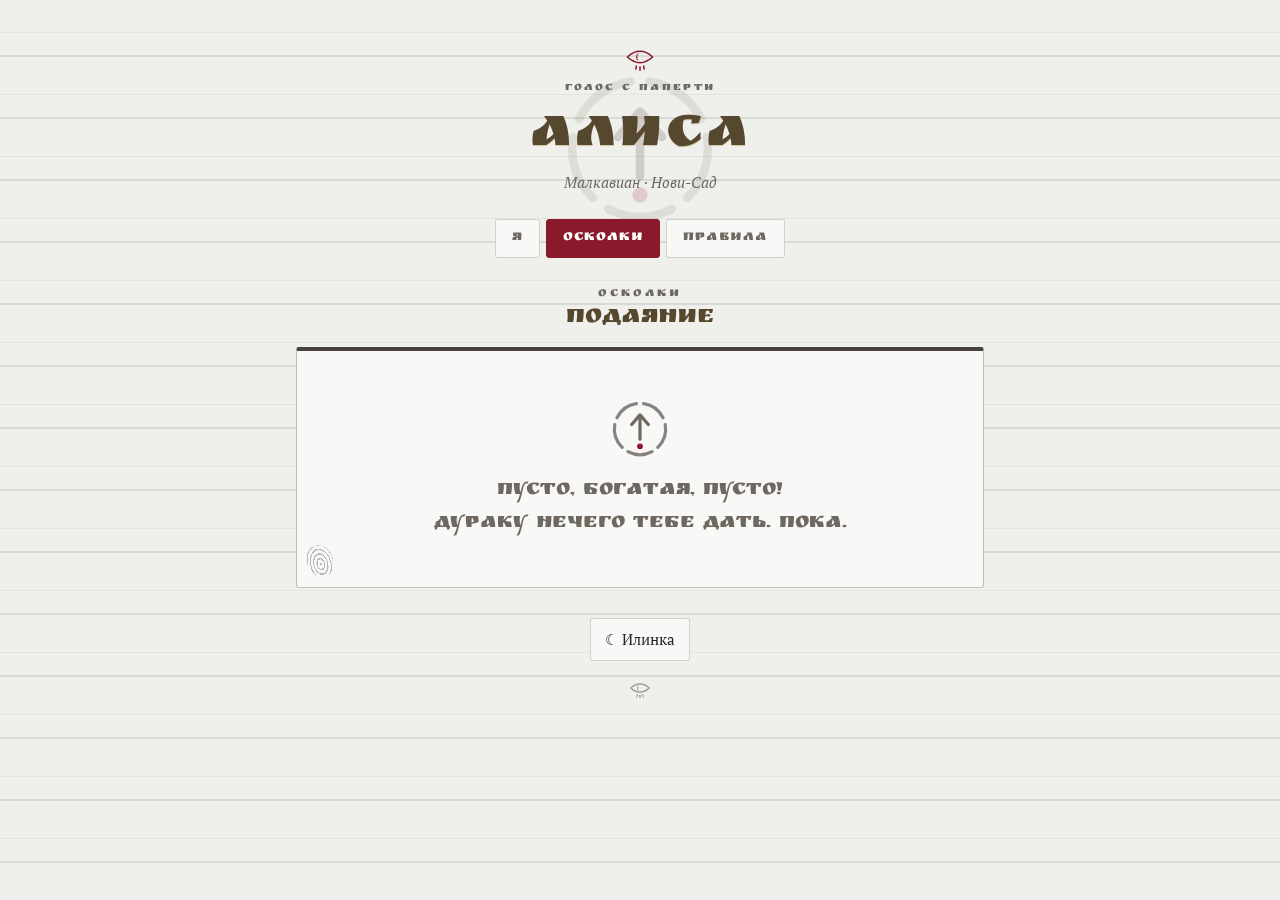
==== bosoy-836b/index.html @ dc3a2bbb "88" ====
<!doctype html>
<html lang="ru" data-voice="prokhor" data-slug="bosoy-836b">
<head>
<meta charset="utf-8">
<meta name="viewport" content="width=device-width,initial-scale=1">
<meta name="robots" content="noindex,nofollow">
<title>…</title>
<link rel="preconnect" href="https://fonts.googleapis.com"><link rel="preconnect" href="https://fonts.gstatic.com" crossorigin>
<link rel="stylesheet" href="https://fonts.googleapis.com/css2?family=Caveat:wght@500;700&family=EB+Garamond:ital@0;1&family=Forum&family=Literata:ital,opsz@0,7..72;1,7..72&family=Old+Standard+TT:ital,wght@0,400;0,700;1,400&family=PT+Sans&family=PT+Serif:ital@0;1&family=Ruslan+Display&display=swap">
<link rel="stylesheet" href="../assets/app.css?v=d638a750">
</head>
<body>
<script src="../assets/app.js?v=69af6c5c"></script>
</body>
</html>
---- assets/app.css ----
/* ===== Тени над Дунаем — карточки Малкавиан · v2 «безумие растёт по ночам» ===== */
*{box-sizing:border-box}
html,body{margin:0;padding:0}

/* ---------- ночи: интенсивность ---------- */
html{--k:0;--p2:0;--split:0;--drift:0}
html[data-night="1"]{--k:.08;--p2:.15;--split:0;--drift:.15}
html[data-night="2"]{--k:.25;--p2:.55;--split:2;--drift:.45}
html[data-night="3"]{--k:.55;--p2:1;--split:5;--drift:.9}
html[data-night="4"]{--k:1;--p2:1;--split:9;--drift:1.7}

/* ---------- голоса: базовые палитры ----------
   --bg0 спокойный фон (лёгкий оттенок), --bg4 «неправильный» фон четвёртой ночи,
   --a2a второй акцент спокойный, --a2b он же к N4. Основной акцент у всех бордовый. */
html{--a1:#8a1a2b;--a1b:#b3102e}
html[data-voice=euthymius]{--bg0:#f2e7cd;--bg4:#e4ecbf;--ink:#2b1d0e;--muted:#7a5f3d;--a2a:#2f4f9a;--a2b:#1f6bff;--blot:#2b1d0e;--drip:#8a1a2b;
  --f-head:'Old Standard TT',serif;--f-body:'Old Standard TT',serif;--f-card:'Old Standard TT',serif;--radius:2px}
html[data-voice=ashme]{--bg0:#efe5e2;--bg4:#f4d2c2;--ink:#2c1a17;--muted:#86685f;--a2a:#cf6a35;--a2b:#ff5400;--blot:#4d3d39;--drip:#cf6a35;
  --f-head:'Forum',serif;--f-body:'Literata',serif;--f-card:'Forum',serif;--radius:12px}
html[data-voice=lane]{--bg0:#f1f4fa;--bg4:#fff2c4;--ink:#24305a;--muted:#67708c;--a2a:#3a8a3e;--a2b:#28ff5e;--blot:#2a3f9a;--drip:#3a8a3e;
  --f-head:'Caveat',cursive;--f-body:'PT Sans',sans-serif;--f-card:'Caveat',cursive;--radius:5px}
html[data-voice=prokhor]{--bg0:#efefeb;--bg4:#dff1ea;--ink:#262422;--muted:#6e6860;--a2a:#a8843a;--a2b:#ffd21a;--blot:#2a2724;--drip:#e9dcb8;
  --f-head:'Ruslan Display',serif;--f-body:'PT Serif',serif;--f-card:'PT Serif',serif;--radius:3px}
html[data-voice=tommazo]{--bg0:#f3efe6;--bg4:#ece2f3;--ink:#1f1b16;--muted:#6f665a;--a2a:#6a3aa0;--a2b:#a51fff;--blot:#7a1414;--drip:#8a1a2b;
  --f-head:'EB Garamond',serif;--f-body:'EB Garamond',serif;--f-card:'EB Garamond',serif;--radius:0}

/* производные: всё съезжает к N4 */
html{
  --bg:color-mix(in oklab,var(--bg4) calc(var(--k)*100%),var(--bg0));
  --paper:color-mix(in oklab,var(--bg) 45%,#fff);
  --line:color-mix(in oklab,var(--ink) 18%,transparent);
  --a1now:color-mix(in oklab,var(--a1b) calc(var(--k)*100%),var(--a1));
  --a2:color-mix(in oklab,var(--a2b) calc(var(--k)*100%),var(--a2a));
  --a2p:color-mix(in oklab,var(--a2) calc(var(--p2)*100%),var(--a1now));
  --title:var(--ink);
}
/* после полуночи (по часам игрока) */
html[data-late]{
  --bg:color-mix(in oklab,var(--bg0) 9%,#0d0b0e);
  --paper:color-mix(in oklab,var(--bg0) 7%,#1a1619);
  --ink:#ece4d8;--muted:#a1968a;--title:#f6eee2;
  --line:rgba(255,255,255,.14);
  --a1now:#d8455e;
  --a2:var(--a2b);--a2p:var(--a2b);
  --blot:#000;
}

body{
  min-height:100vh;background-color:var(--bg);color:var(--ink);
  font-family:var(--f-body);font-size:17px;line-height:1.55;-webkit-font-smoothing:antialiased;
  transition:background-color 1.5s;
}
a{color:var(--a1now)}
.wrap{position:relative;z-index:1;max-width:720px;margin:0 auto;padding:22px 16px 40px}

/* фоновые фактуры */
html[data-voice=euthymius] body{background-image:radial-gradient(ellipse at center,transparent 40%,color-mix(in oklab,var(--ink) 22%,transparent) 120%)}
html[data-voice=ashme] body{background-image:radial-gradient(circle at 15% 105%,color-mix(in oklab,var(--a2) 22%,transparent),transparent 45%),radial-gradient(1px 1px at 20% 30%,rgba(60,40,35,.35),transparent),radial-gradient(1px 1px at 70% 80%,rgba(60,40,35,.3),transparent);background-size:auto,37px 41px,53px 47px}
html[data-voice=lane] body{background-image:linear-gradient(90deg,transparent 40px,color-mix(in oklab,var(--a1) 45%,transparent) 40px,color-mix(in oklab,var(--a1) 45%,transparent) 42px,transparent 42px),linear-gradient(color-mix(in oklab,var(--ink) 11%,transparent) 1px,transparent 1px),linear-gradient(90deg,color-mix(in oklab,var(--ink) 11%,transparent) 1px,transparent 1px);background-size:auto,22px 22px,22px 22px}
html[data-voice=prokhor] body{background-image:repeating-linear-gradient(0deg,transparent 0 37px,color-mix(in oklab,var(--ink) 11%,transparent) 37px 39px,transparent 39px 61px,color-mix(in oklab,var(--ink) 6%,transparent) 61px 62px)}
html[data-voice=tommazo] body{background-image:linear-gradient(90deg,color-mix(in oklab,var(--ink) 5%,transparent) 1px,transparent 1px);background-size:120px 100%}

/* ---------- шапка ---------- */
.head{position:relative;text-align:center;padding:20px 8px 14px}
.head .clan{width:30px;height:30px;color:var(--a1now);display:block;margin:0 auto 8px}
.head .epithet{font-family:var(--f-head);letter-spacing:.2em;text-transform:uppercase;font-size:12px;color:var(--muted);position:relative;z-index:1}
.head .vname{color:var(--a1now);animation:ghostIn 4s ease-out both,flick 9s 4s infinite}
@keyframes ghostIn{from{opacity:0;filter:blur(6px);letter-spacing:.6em}to{opacity:1;filter:none}}
@keyframes flick{0%,92%,100%{opacity:1}94%{opacity:.2}96%{opacity:.8}}
.head h1{position:relative;z-index:1;font-family:var(--f-head);font-weight:400;font-size:clamp(36px,9vw,58px);line-height:1.05;margin:8px 0 4px;color:var(--title)}
.head .sub{position:relative;z-index:1;font-style:italic;color:var(--muted);font-size:15px}
.head .mark{position:absolute;left:50%;top:50%;width:170px;height:170px;transform:translate(-50%,-30%);opacity:.16;pointer-events:none}
.head .late-line{display:none;font-family:var(--f-card);font-style:italic;color:var(--a2p);margin-top:8px;animation:flick 6s infinite}
html[data-late] .head .late-line{display:block}

/* знак секты */
.sym path,.sym line,.sym circle{fill:none;stroke:currentColor;stroke-width:5;stroke-linecap:round;stroke-linejoin:round}
.sym .arc{stroke:color-mix(in oklab,var(--ink) 55%,transparent)}
.sym .arc.lit{stroke:var(--a2p);stroke-width:7}
.sym .dot{fill:var(--a1now);stroke:none}
html[data-night="4"] .sym .arc.lit{filter:drop-shadow(0 0 4px var(--a2))}
.head .mark .arc.lit{stroke-width:8}
.symbox{display:grid;grid-template-columns:120px 1fr;gap:16px;align-items:center}
.symbox .sym{width:120px;height:120px;color:var(--ink)}
.steps{display:flex;gap:10px;margin-top:10px}
.steps figure{margin:0;text-align:center;font-size:12px;color:var(--muted)}
.steps .sym{width:46px;height:46px}
.steps .sym *{animation:none}
@media (max-width:480px){.symbox{grid-template-columns:1fr;justify-items:center;text-align:center}.steps{justify-content:center}}

/* ---------- вкладки ---------- */
.tabs{display:flex;gap:6px;justify-content:center;margin:10px 0 22px;flex-wrap:wrap;position:relative;z-index:1}
.tabs button{font:inherit;font-family:var(--f-head);font-size:15px;letter-spacing:.06em;background:var(--paper);color:var(--muted);border:1px solid var(--line);padding:7px 16px;border-radius:var(--radius);cursor:pointer}
.tabs button[aria-selected=true]{background:var(--a1now);color:#fff;border-color:var(--a1now)}
html[data-voice=lane] .tabs button{font-size:20px}
.tab{display:none}.tab.on{display:block;animation:fade .5s ease}
@keyframes fade{from{opacity:0;transform:translateY(4px)}to{opacity:1}}

/* ---------- панели и разъезжающиеся рамки ---------- */
.panel{position:relative;background:var(--paper);border:1px solid var(--line);border-radius:var(--radius);padding:20px;margin:0 0 18px;
  transform:rotate(calc(var(--drift)*var(--r,0)*1deg));transition:transform 1.2s}
.panel>.frame{position:absolute;inset:-1px;border:1px solid var(--a1now);border-radius:inherit;pointer-events:none;
  opacity:calc(.12 + var(--k)*.55);
  transform:translate(calc(var(--split)*var(--sx,1)*1px),calc(var(--split)*var(--sy,-.7)*1px)) rotate(calc(var(--split)*var(--r,0)*.25deg))}
.panel h2{font-family:var(--f-head);font-weight:400;font-size:22px;margin:0 0 10px;color:var(--title)}
.panel h3{font-family:var(--f-head);font-weight:400;font-size:18px;margin:16px 0 6px;color:var(--title)}
.panel p{margin:0 0 10px}
html[data-voice=lane] .panel h2,html[data-voice=lane] .panel h3{font-size:26px}
html[data-voice=prokhor] .panel h2{font-size:20px}
.arch{border-left:3px solid var(--a1now);padding:4px 0 4px 12px;margin:10px 0}
.arch .lbl{color:var(--muted);font-size:13px}
.arch b{font-family:var(--f-head);font-weight:400;font-size:19px;color:var(--title)}
.arch p{margin:4px 0 0;font-size:15px}
ul.clean{margin:6px 0 0;padding-left:20px}ul.clean li{margin:0 0 6px}
blockquote{margin:0 0 14px;padding:0 0 0 14px;border-left:2px solid color-mix(in oklab,var(--a1now) 60%,transparent);font-style:italic}
blockquote:last-child{margin-bottom:0}

/* ---------- осколки ---------- */
.sec{text-align:center;margin:26px 0 14px}
.sec .ep{font-family:var(--f-head);font-size:13px;letter-spacing:.24em;text-transform:uppercase;color:var(--muted)}
.sec .t{font-family:var(--f-head);font-size:26px;color:var(--title);line-height:1.1}
html[data-voice=lane] .sec .t{font-size:34px}
.sec .n{font-size:12px;color:var(--muted);letter-spacing:.14em}
.frag .meta{display:flex;justify-content:space-between;gap:8px;font-size:12px;letter-spacing:.14em;text-transform:uppercase;color:var(--muted);margin-bottom:8px}
.frag .card{font-family:var(--f-card);font-size:19px;line-height:1.45;color:var(--title)}
html[data-voice=lane] .frag .card{font-size:25px;line-height:1.25}
html[data-voice=prokhor] .frag .card{font-style:italic}
.frag details summary{cursor:pointer;color:var(--a1now);font-size:15px;list-style:none;margin-top:12px}
.frag details summary::-webkit-details-marker{display:none}
.frag details summary::before{content:"▸ "}.frag details[open] summary::before{content:"▾ "}
.frag .text{white-space:pre-wrap;margin-top:10px;font-size:16px}
.frag audio{width:100%;margin-top:12px}
.frag.new .panel{box-shadow:0 0 0 2px var(--a2p),0 0 22px color-mix(in oklab,var(--a2p) 35%,transparent)}
.frag.new .meta::after{content:"новое";color:var(--a2p)}

/* пустота */
.empty{text-align:center;padding:46px 18px;font-family:var(--f-head);font-size:22px;line-height:1.5;color:var(--muted)}
html[data-voice=lane] .empty{font-size:30px}
.empty .sym{width:64px;height:64px;display:block;margin:0 auto 14px;color:var(--muted);animation:breathe 5s ease-in-out infinite}
@keyframes breathe{50%{opacity:.35;transform:scale(.95)}}

/* ---------- разметка в текстах ---------- */
s{text-decoration-color:var(--a1now);text-decoration-thickness:2px;opacity:.6}
ins{text-decoration:none;font-family:'Caveat',cursive;color:var(--a1now);font-size:1.12em;position:relative;top:-.45em;margin-left:3px}
mark.hid{background:transparent;color:color-mix(in oklab,var(--paper) 93%,var(--ink));cursor:text;transition:color .4s,background .4s}
mark.hid::selection{background:var(--a1now);color:#fff}
mark.hid.shown{background:var(--a1now);color:#fff}
.redact{background:var(--ink);color:transparent;border-radius:1px;user-select:none;box-decoration-break:clone;-webkit-box-decoration-break:clone}
.hidline{text-align:center;font-family:var(--f-card);font-style:italic;margin:6px 0 0}

/* ---------- безумие ---------- */
.w{white-space:nowrap}
.ch{display:inline-block;transition:transform .6s}
.ch.g{animation:gl .4s steps(2) both;color:var(--a2p)}
@keyframes gl{0%{transform:translate(2px,-1px) skewX(25deg)}50%{transform:translate(-2px,1px);opacity:.35}100%{transform:none}}
.ch.m{transform:scaleX(-1)}
.whisper{position:fixed;z-index:0;pointer-events:none;font-family:var(--f-card);font-style:italic;font-size:15px;color:var(--a2p);opacity:0;white-space:nowrap;animation:wh 6s ease-in-out forwards}
@keyframes wh{0%{opacity:0;transform:translateY(6px);filter:blur(2px)}35%,65%{opacity:.55;transform:none;filter:none}100%{opacity:0;filter:blur(3px)}}
.blot{position:absolute;pointer-events:none;border-radius:52% 44% 57% 41%/45% 55% 43% 57%;background:var(--blot);opacity:.7}
.blot.s{border-radius:50%}
.drip{position:absolute;top:-1px;width:4px;border-radius:0 0 4px 4px;background:var(--drip);pointer-events:none;animation:drip 6s ease-in both}
@keyframes drip{from{height:0}}

/* ---------- фишки голосов ---------- */
/* Евфимий: буквица, листы, дролери */
html[data-voice=euthymius] .panel{border-left:3px double color-mix(in oklab,var(--a1now) 60%,transparent)}
html[data-voice=euthymius] .frag .card .ch.cap{float:left;font-size:3.1em;line-height:.85;padding:4px 8px 0 0;color:var(--a1now)}
html[data-night="3"][data-voice=euthymius] .frag .card .ch.cap,html[data-night="4"][data-voice=euthymius] .frag .card .ch.cap{color:var(--a2p)}
html[data-voice=euthymius] .frag .card > .w:first-child{white-space:normal}
.folio{font-style:italic;text-transform:none;letter-spacing:0;font-size:13px}
.drol{position:absolute;width:38px;height:30px;color:var(--a1now);opacity:.85;pointer-events:none}
.drol *{fill:none;stroke:currentColor;stroke-width:1.6;stroke-linecap:round;stroke-linejoin:round}

/* Ашме: обожжённые края, лепестки, угли */
html[data-voice=ashme] .panel{box-shadow:inset 0 0 22px color-mix(in oklab,#5a2a10 28%,transparent),inset 0 0 3px color-mix(in oklab,#3a1a0a 35%,transparent)}
.sky{position:fixed;inset:0;z-index:0;pointer-events:none;overflow:hidden}
.petal{position:absolute;top:-14px;width:10px;height:7px;border-radius:70% 0;background:color-mix(in oklab,var(--a1) 60%,#e88aa0);opacity:.8;animation:fall linear infinite}
.ember{position:absolute;bottom:-6px;width:3px;height:3px;border-radius:50%;background:var(--a2);box-shadow:0 0 7px var(--a2);animation:rise linear infinite}
@keyframes fall{to{transform:translate(60px,110vh) rotate(540deg)}}
@keyframes rise{to{transform:translate(-30px,-70vh);opacity:0}}

/* Лане: скотч и каракули */
html[data-voice=lane] .panel::before,html[data-voice=lane] .panel::after{content:"";position:absolute;top:-9px;width:62px;height:18px;background:rgba(255,244,190,.62);box-shadow:0 1px 1px rgba(0,0,0,.06)}
html[data-voice=lane] .panel::before{left:18px;transform:rotate(-5deg)}
html[data-voice=lane] .panel::after{right:18px;transform:rotate(4deg)}
.doodle{position:absolute;pointer-events:none;font-family:'Caveat',cursive;line-height:1}
.doodle svg *{fill:none;stroke:currentColor;stroke-width:1.6;stroke-linecap:round}

/* Прохор: копоть, золото, воск */
html[data-voice=prokhor] .panel{border-top:4px solid color-mix(in oklab,var(--ink) 85%,transparent)}
html[data-voice=prokhor] .head h1,html[data-voice=prokhor] .panel h2,html[data-voice=prokhor] .sec .t{color:color-mix(in oklab,var(--a2) calc(40% + var(--p2)*35%),var(--ink))}
html[data-voice=prokhor] .head h1{letter-spacing:.04em;text-shadow:0 1px 0 color-mix(in oklab,var(--a2) 40%,transparent)}
.soot{position:absolute;width:26px;height:32px;border-radius:48% 52% 45% 55%;background:repeating-radial-gradient(ellipse at 50% 60%,color-mix(in oklab,var(--blot) 55%,transparent) 0 1px,transparent 1px 3.2px);opacity:.55;pointer-events:none}
.wax{position:absolute;top:-4px;width:9px;border-radius:0 0 6px 6px;background:var(--drip);box-shadow:inset -2px 0 0 rgba(0,0,0,.08),0 1px 1px rgba(0,0,0,.08);pointer-events:none}

/* Томмазо: протокол, печать, штамп */
html[data-voice=tommazo] .panel{background-image:repeating-linear-gradient(transparent 0 27px,color-mix(in oklab,var(--ink) 7%,transparent) 27px 28px)}
html[data-voice=tommazo] .head h1{font-variant:small-caps;letter-spacing:.06em}
html[data-voice=tommazo] .frag .panel{padding-right:52px}
.seal{position:absolute;right:14px;top:-12px;width:34px;height:34px;border-radius:50%;background:radial-gradient(circle at 35% 35%,#c23a2c,#7a1414 70%);box-shadow:0 1px 2px rgba(0,0,0,.35)}
.stamp{position:absolute;right:12px;bottom:12px;border:2px solid var(--a1now);color:var(--a1now);font:700 12px 'EB Garamond',serif;letter-spacing:.16em;padding:1px 7px;transform:rotate(-11deg);opacity:.78;pointer-events:none}

/* ---------- правила, подвал ---------- */
#t-rules .panel{transform:none}
.fullrules summary{cursor:pointer;font-family:var(--f-head);font-size:20px;color:var(--a1now);list-style:none;text-align:center}
.fullrules summary::-webkit-details-marker{display:none}
.fullrules summary::before{content:"▸ "}.fullrules[open] summary::before{content:"▾ "}
.fullrules[open] summary{margin-bottom:12px}
.fulltext{font-size:15px}.fulltext h3{margin-top:18px}
table.rt{width:100%;border-collapse:collapse;font-size:15px;margin:8px 0}
table.rt td,table.rt th{border-bottom:1px solid var(--line);padding:6px;text-align:left;vertical-align:top}
table.rt th{font-weight:600;color:var(--muted);font-size:13px}
.stop{font-family:var(--f-head);font-size:24px;color:var(--a1now)}
.notice{position:relative;z-index:1;border:1px dashed var(--a1now);border-radius:var(--radius);padding:12px 16px;margin:0 0 18px;font-style:italic;background:var(--paper)}
.foot{position:relative;z-index:1;display:flex;flex-wrap:wrap;gap:10px;justify-content:center;margin:30px 0 8px}
.foot a{display:inline-flex;align-items:center;gap:6px;text-decoration:none;border:1px solid var(--line);background:var(--paper);color:var(--ink);padding:9px 14px;border-radius:var(--radius);font-size:15px}
.foot a:hover{border-color:var(--a1now);color:var(--a1now)}
.stamp-time{position:relative;z-index:1;text-align:center;font-size:12px;color:var(--muted);margin-top:10px}
.foot-clan{display:block;width:22px;height:22px;margin:16px auto 0;color:var(--muted);opacity:.7}
.err{text-align:center;color:var(--muted);padding:40px}

@media (max-width:480px){body{font-size:16px}.panel{padding:16px 14px}}
@media (prefers-reduced-motion:reduce){*{animation:none!important;transition:none!important}.sky,.whisper{display:none}}
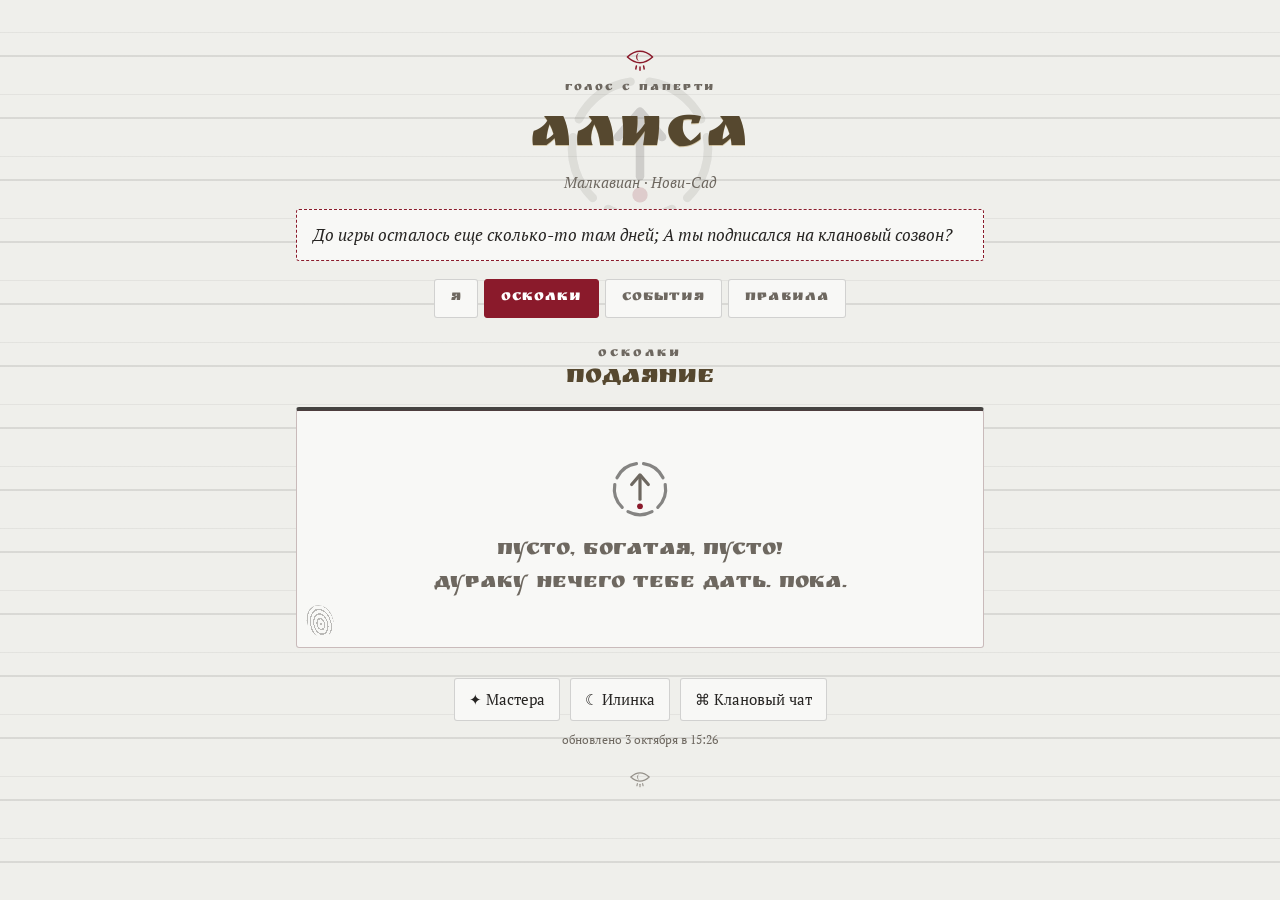
==== commit 007611d3: "final" ====
--- a/bosoy-836b/index.html
+++ b/bosoy-836b/index.html
@@ -6,10 +6,10 @@
 <meta name="robots" content="noindex,nofollow">
 <title>…</title>
 <link rel="preconnect" href="https://fonts.googleapis.com"><link rel="preconnect" href="https://fonts.gstatic.com" crossorigin>
-<link rel="stylesheet" href="https://fonts.googleapis.com/css2?family=Caveat:wght@500;700&family=EB+Garamond:ital@0;1&family=Forum&family=Literata:ital,opsz@0,7..72;1,7..72&family=Old+Standard+TT:ital,wght@0,400;0,700;1,400&family=PT+Sans&family=PT+Serif:ital@0;1&family=Ruslan+Display&display=swap">
-<link rel="stylesheet" href="../assets/app.css?v=d638a750">
+<link rel="stylesheet" href="https://fonts.googleapis.com/css2?family=Caveat:wght@500;700&family=EB+Garamond:ital@0;1&family=Forum&family=Literata:ital,opsz@0,7..72;1,7..72&family=Old+Standard+TT:ital,wght@0,400;0,700;1,400&family=PT+Sans&family=PT+Serif:ital@0;1&family=Ruslan+Display&family=Cormorant+Garamond:ital,wght@0,400;0,600;1,400&display=swap">
+<link rel="stylesheet" href="../assets/app.css?v=4ed1769c">
 </head>
 <body>
-<script src="../assets/app.js?v=69af6c5c"></script>
+<script src="../assets/app.js?v=ff6cfd2a"></script>
 </body>
 </html>
--- a/assets/app.css
+++ b/assets/app.css
@@ -23,6 +23,9 @@
   --f-head:'Ruslan Display',serif;--f-body:'PT Serif',serif;--f-card:'PT Serif',serif;--radius:3px}
 html[data-voice=tommazo]{--bg0:#f3efe6;--bg4:#ece2f3;--ink:#1f1b16;--muted:#6f665a;--a2a:#6a3aa0;--a2b:#a51fff;--blot:#7a1414;--drip:#8a1a2b;
   --f-head:'EB Garamond',serif;--f-body:'EB Garamond',serif;--f-card:'EB Garamond',serif;--radius:0}
+
+html[data-voice=ilinka]{--bg0:#eeebf3;--bg4:#d8efec;--ink:#231d2c;--muted:#6f6680;--a2a:#3d5a80;--a2b:#0096ff;--blot:#2a2333;--drip:#8a1a2b;
+  --f-head:'Cormorant Garamond',serif;--f-body:'Literata',serif;--f-card:'Cormorant Garamond',serif;--radius:6px}
 
 /* производные: всё съезжает к N4 */
 html{
@@ -221,3 +224,48 @@
 
 @media (max-width:480px){body{font-size:16px}.panel{padding:16px 14px}}
 @media (prefers-reduced-motion:reduce){*{animation:none!important;transition:none!important}.sky,.whisper{display:none}}
+
+/* ---------- Илинка ---------- */
+html[data-voice=ilinka] body{background-image:radial-gradient(circle at 85% 6%,color-mix(in oklab,#fff 70%,transparent) 0 46px,transparent 47px),radial-gradient(ellipse at 50% -10%,color-mix(in oklab,var(--a2) 12%,transparent),transparent 60%)}
+html[data-voice=ilinka] .head h1{font-size:clamp(42px,10vw,64px);letter-spacing:.02em}
+html[data-voice=ilinka] .frag .card,html[data-voice=ilinka] .nightbox .card{font-size:23px}
+.head .back{position:absolute;left:0;top:4px;font-size:14px;text-decoration:none;color:var(--muted);border:1px solid var(--line);border-radius:20px;padding:3px 10px;background:var(--paper);z-index:2}
+.nightbox{border-width:2px;border-color:color-mix(in oklab,var(--a1now) 45%,var(--line))}
+.nightbox .meta{display:flex;justify-content:space-between;font-size:12px;letter-spacing:.14em;text-transform:uppercase;color:var(--muted);margin-bottom:6px}
+.nightbox .card{font-family:var(--f-card);font-size:24px;color:var(--title);line-height:1.2}
+.nightbox h3{font-family:var(--f-head);font-weight:400;font-size:18px;margin:14px 0 4px;color:var(--a2p)}
+.nightbox .sermon{font-style:italic}
+.nightbox ul{margin:6px 0 0;padding-left:20px}.nightbox li{margin:0 0 6px}
+.today{list-style:none;padding:0!important}.today li{border-left:3px solid var(--a2p);padding-left:8px}
+.where{font-size:14px;color:var(--muted);margin-top:6px}
+.where a{color:var(--a1now)}
+.evdesc{margin:10px 0 0}
+.prep{margin-top:10px;padding:8px 12px;border-left:3px solid var(--a1now);background:color-mix(in oklab,var(--a1now) 6%,transparent)}
+.prep .lbl{display:block;font-size:12px;letter-spacing:.12em;text-transform:uppercase;color:var(--a1now);margin-bottom:2px}
+.evp.now .panel{box-shadow:0 0 0 2px var(--a2p),0 0 22px color-mix(in oklab,var(--a2p) 30%,transparent)}
+.evp.now .meta::after{content:"сегодня";color:var(--a2p)}
+.chips{display:flex;flex-wrap:wrap;gap:6px;margin-top:10px}
+.chip{font-size:13px;border:1px solid var(--line);border-radius:20px;padding:1px 9px;background:var(--paper)}
+.chip.me{border-color:var(--a1now);color:var(--a1now);font-weight:600}
+details.tz{margin-top:10px}details.tz summary{cursor:pointer;color:var(--a2p);font-size:15px}
+.md{font-size:16px;overflow-wrap:anywhere}
+.md h1,.md h2,.md h3,.md h4{font-family:var(--f-head);font-weight:400;color:var(--title);line-height:1.15;margin:20px 0 8px}
+.md h1{font-size:28px}.md h2{font-size:24px}.md h3{font-size:20px}.md h4{font-size:18px}
+.md h1:first-child,.md h2:first-child{margin-top:0}
+.md blockquote{font-style:normal}
+.md hr{border:0;border-top:1px solid var(--line);margin:18px 0}
+.tw{overflow-x:auto;margin:10px 0;-webkit-overflow-scrolling:touch}
+.tw table.rt{min-width:520px;font-size:14px}
+.tw table.rt p{margin:0 0 4px}
+.login input{display:block;width:100%;font:inherit;font-size:16px;padding:10px;border:1px solid var(--line);border-radius:var(--radius);background:var(--bg);color:var(--ink);margin:8px 0}
+.login button{font:inherit;background:var(--a1now);color:#fff;border:0;border-radius:var(--radius);padding:10px 18px;cursor:pointer}
+.muted{color:var(--muted)}
+.imp dl{display:grid;grid-template-columns:minmax(80px,auto) 1fr;gap:4px 12px;margin:8px 0 0;font-size:15px}
+.imp dt{color:var(--muted)}.imp dd{margin:0;overflow-wrap:anywhere}
+.owl{position:absolute;width:30px;height:13px;pointer-events:none;opacity:.7;
+  background:radial-gradient(circle at 25% 50%,var(--ink) 0 2.4px,color-mix(in oklab,var(--a2p) 70%,#fff) 2.6px 5.5px,transparent 6px),radial-gradient(circle at 75% 50%,var(--ink) 0 2.4px,color-mix(in oklab,var(--a2p) 70%,#fff) 2.6px 5.5px,transparent 6px);
+  animation:owlblink 6s infinite}
+@keyframes owlblink{0%,46%,52%,100%{transform:scaleY(1)}49%{transform:scaleY(.1)}}
+.feather{position:absolute;top:-20px;width:7px;height:22px;border-radius:50% 50% 50% 50%/80% 80% 20% 20%;background:linear-gradient(90deg,transparent 45%,color-mix(in oklab,var(--ink) 40%,transparent) 46% 54%,transparent 55%),color-mix(in oklab,var(--muted) 35%,transparent);animation:fall linear infinite;opacity:.7}
+.nbmore{margin-top:12px}.nbmore summary{cursor:pointer;color:var(--a1now);font-family:var(--f-head);font-size:18px;list-style:none}
+.nbmore summary::-webkit-details-marker{display:none}.nbmore summary::before{content:"▸ "}.nbmore[open] summary::before{content:"▾ "}
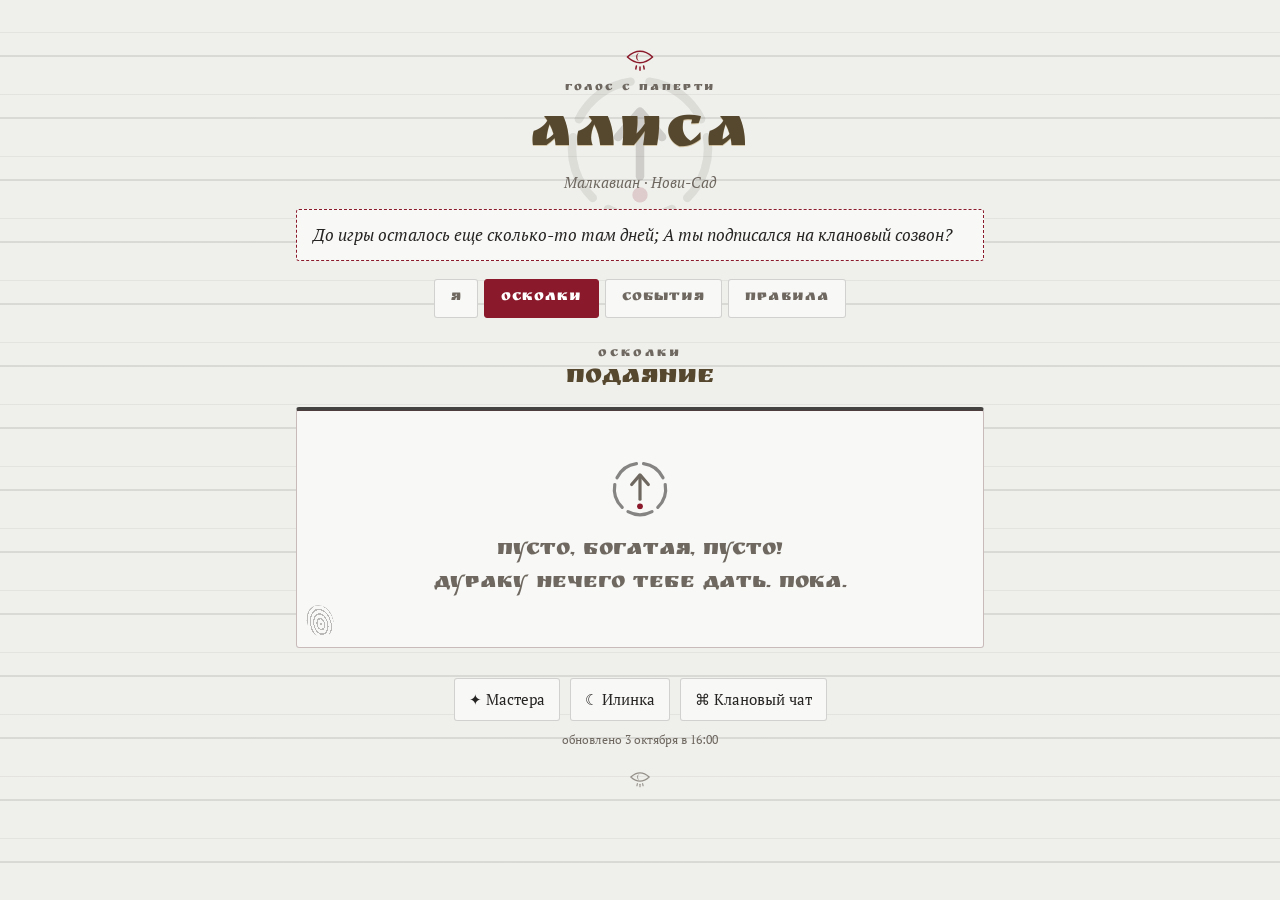
==== commit 34dc2a52: "Малки: Велен снялась, Мурыч (Младен) в пятом слоте; видения по ночам; события 19:00 и обряд 00:30 - " ====
--- a/bosoy-836b/index.html
+++ b/bosoy-836b/index.html
@@ -7,9 +7,9 @@
 <title>…</title>
 <link rel="preconnect" href="https://fonts.googleapis.com"><link rel="preconnect" href="https://fonts.gstatic.com" crossorigin>
 <link rel="stylesheet" href="https://fonts.googleapis.com/css2?family=Caveat:wght@500;700&family=EB+Garamond:ital@0;1&family=Forum&family=Literata:ital,opsz@0,7..72;1,7..72&family=Old+Standard+TT:ital,wght@0,400;0,700;1,400&family=PT+Sans&family=PT+Serif:ital@0;1&family=Ruslan+Display&family=Cormorant+Garamond:ital,wght@0,400;0,600;1,400&display=swap">
-<link rel="stylesheet" href="../assets/app.css?v=4ed1769c">
+<link rel="stylesheet" href="../assets/app.css?v=ca3374f5">
 </head>
 <body>
-<script src="../assets/app.js?v=ff6cfd2a"></script>
+<script src="../assets/app.js?v=33dc9c8c"></script>
 </body>
 </html>
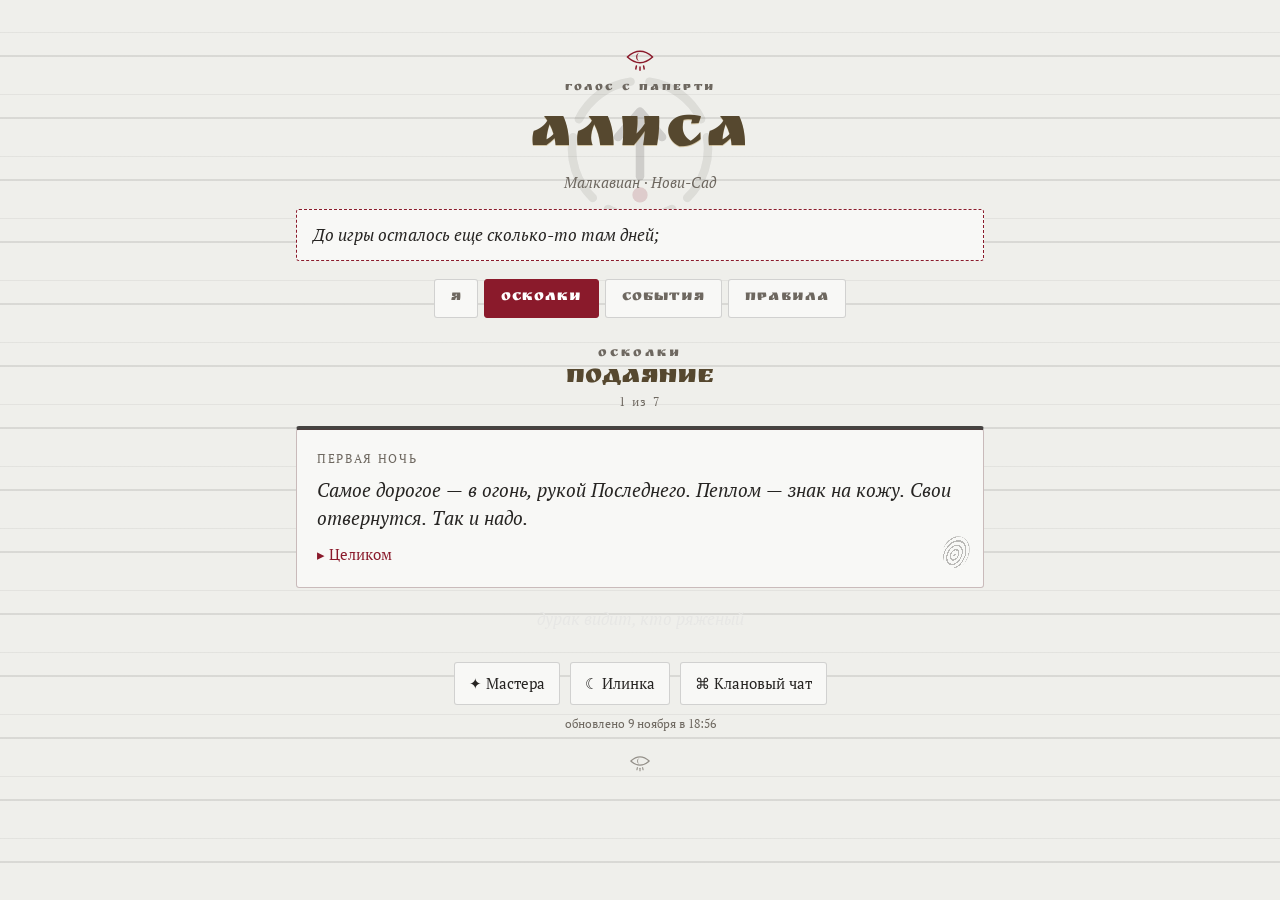
==== commit 2b08f65c: "Малки: клановые правила по новой версии документа - сюжетное видение теперь «можно получить», без до" ====
--- a/bosoy-836b/index.html
+++ b/bosoy-836b/index.html
@@ -10,6 +10,6 @@
 <link rel="stylesheet" href="../assets/app.css?v=ca3374f5">
 </head>
 <body>
-<script src="../assets/app.js?v=33dc9c8c"></script>
+<script src="../assets/app.js?v=c3c96bd3"></script>
 </body>
 </html>
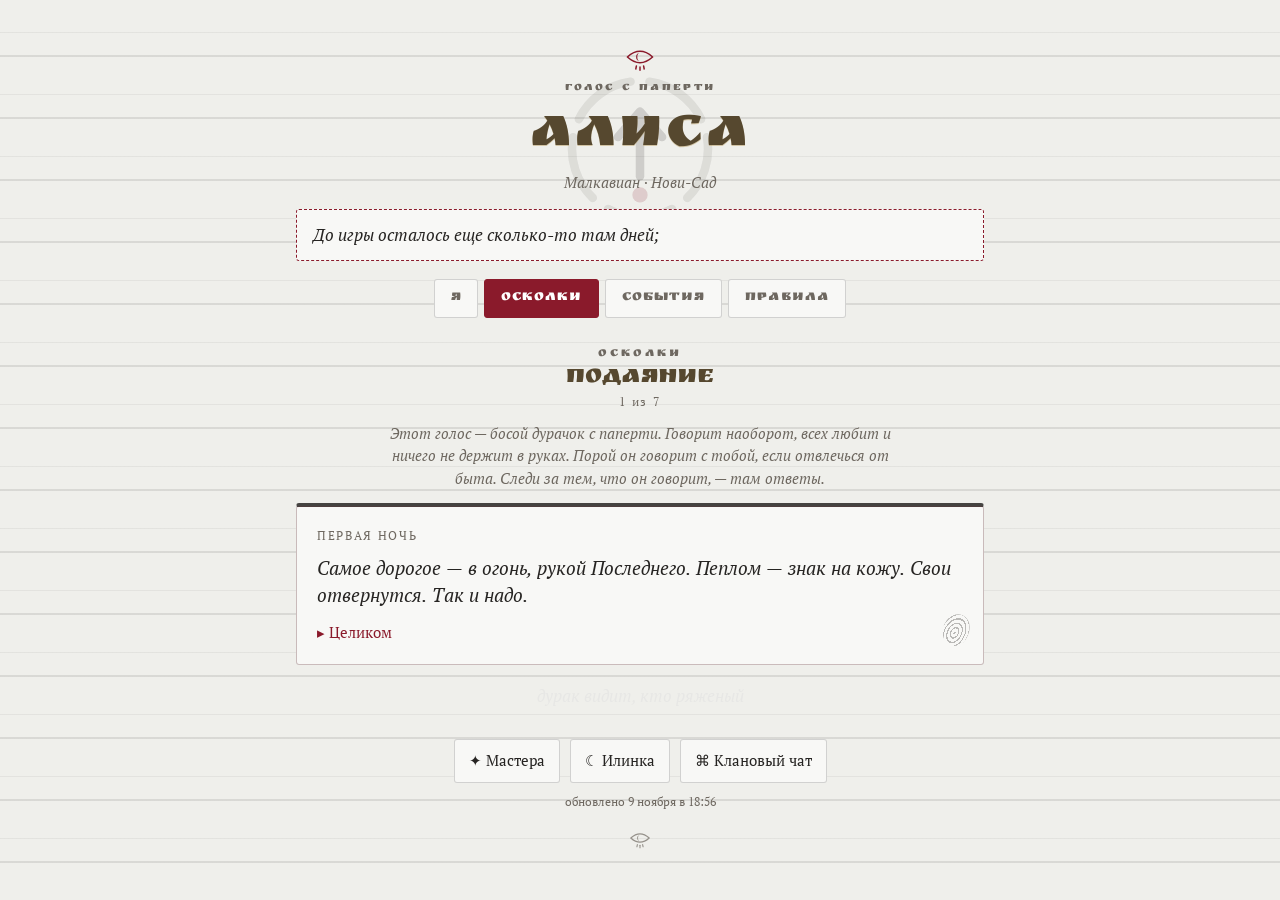
==== commit 131b91a3: "Малки: пояснения под «Осколками» и «Шумом Сети» Co-Authored-By: Claude Opus 5.5 <noreply@anthropic.c" ====
--- a/bosoy-836b/index.html
+++ b/bosoy-836b/index.html
@@ -7,9 +7,9 @@
 <title>…</title>
 <link rel="preconnect" href="https://fonts.googleapis.com"><link rel="preconnect" href="https://fonts.gstatic.com" crossorigin>
 <link rel="stylesheet" href="https://fonts.googleapis.com/css2?family=Caveat:wght@500;700&family=EB+Garamond:ital@0;1&family=Forum&family=Literata:ital,opsz@0,7..72;1,7..72&family=Old+Standard+TT:ital,wght@0,400;0,700;1,400&family=PT+Sans&family=PT+Serif:ital@0;1&family=Ruslan+Display&family=Cormorant+Garamond:ital,wght@0,400;0,600;1,400&display=swap">
-<link rel="stylesheet" href="../assets/app.css?v=ca3374f5">
+<link rel="stylesheet" href="../assets/app.css?v=f05835c6">
 </head>
 <body>
-<script src="../assets/app.js?v=c3c96bd3"></script>
+<script src="../assets/app.js?v=53147c17"></script>
 </body>
 </html>
--- a/assets/app.css
+++ b/assets/app.css
@@ -269,3 +269,5 @@
 .feather{position:absolute;top:-20px;width:7px;height:22px;border-radius:50% 50% 50% 50%/80% 80% 20% 20%;background:linear-gradient(90deg,transparent 45%,color-mix(in oklab,var(--ink) 40%,transparent) 46% 54%,transparent 55%),color-mix(in oklab,var(--muted) 35%,transparent);animation:fall linear infinite;opacity:.7}
 .nbmore{margin-top:12px}.nbmore summary{cursor:pointer;color:var(--a1now);font-family:var(--f-head);font-size:18px;list-style:none}
 .nbmore summary::-webkit-details-marker{display:none}.nbmore summary::before{content:"▸ "}.nbmore[open] summary::before{content:"▾ "}
+.sec .secnote{max-width:520px;margin:10px auto 0;font-family:var(--f-body);font-style:italic;font-size:15px;line-height:1.5;color:var(--muted);text-transform:none;letter-spacing:0}
+html[data-voice=lane] .sec .secnote{font-family:'PT Sans',sans-serif}
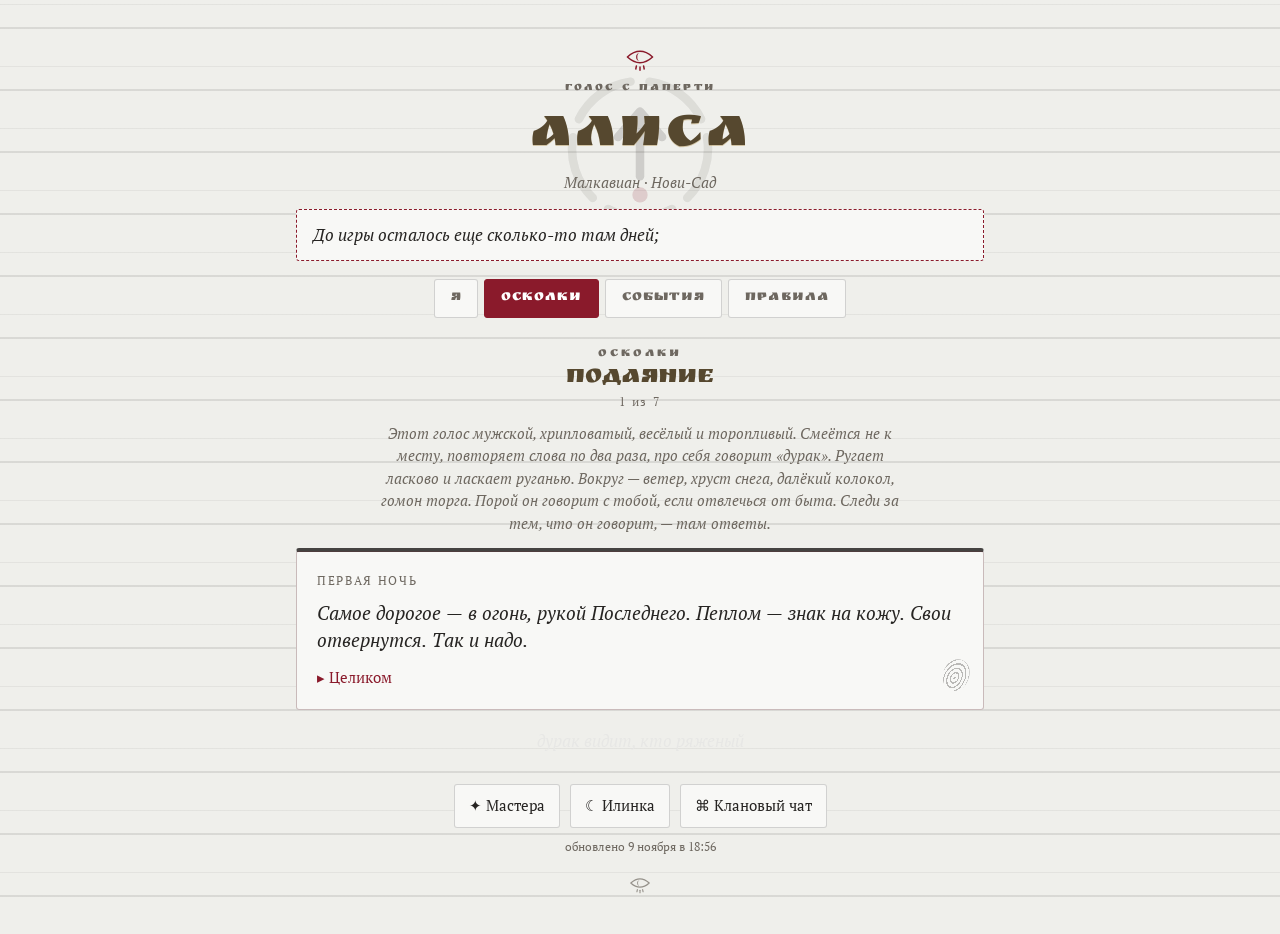
==== commit 9b9cae9e: "Малки: пояснения к голосам — как звучат на слух Co-Authored-By: Claude Opus 5.5 <noreply@anthropic.c" ====
--- a/bosoy-836b/index.html
+++ b/bosoy-836b/index.html
@@ -10,6 +10,6 @@
 <link rel="stylesheet" href="../assets/app.css?v=f05835c6">
 </head>
 <body>
-<script src="../assets/app.js?v=53147c17"></script>
+<script src="../assets/app.js?v=308140b4"></script>
 </body>
 </html>
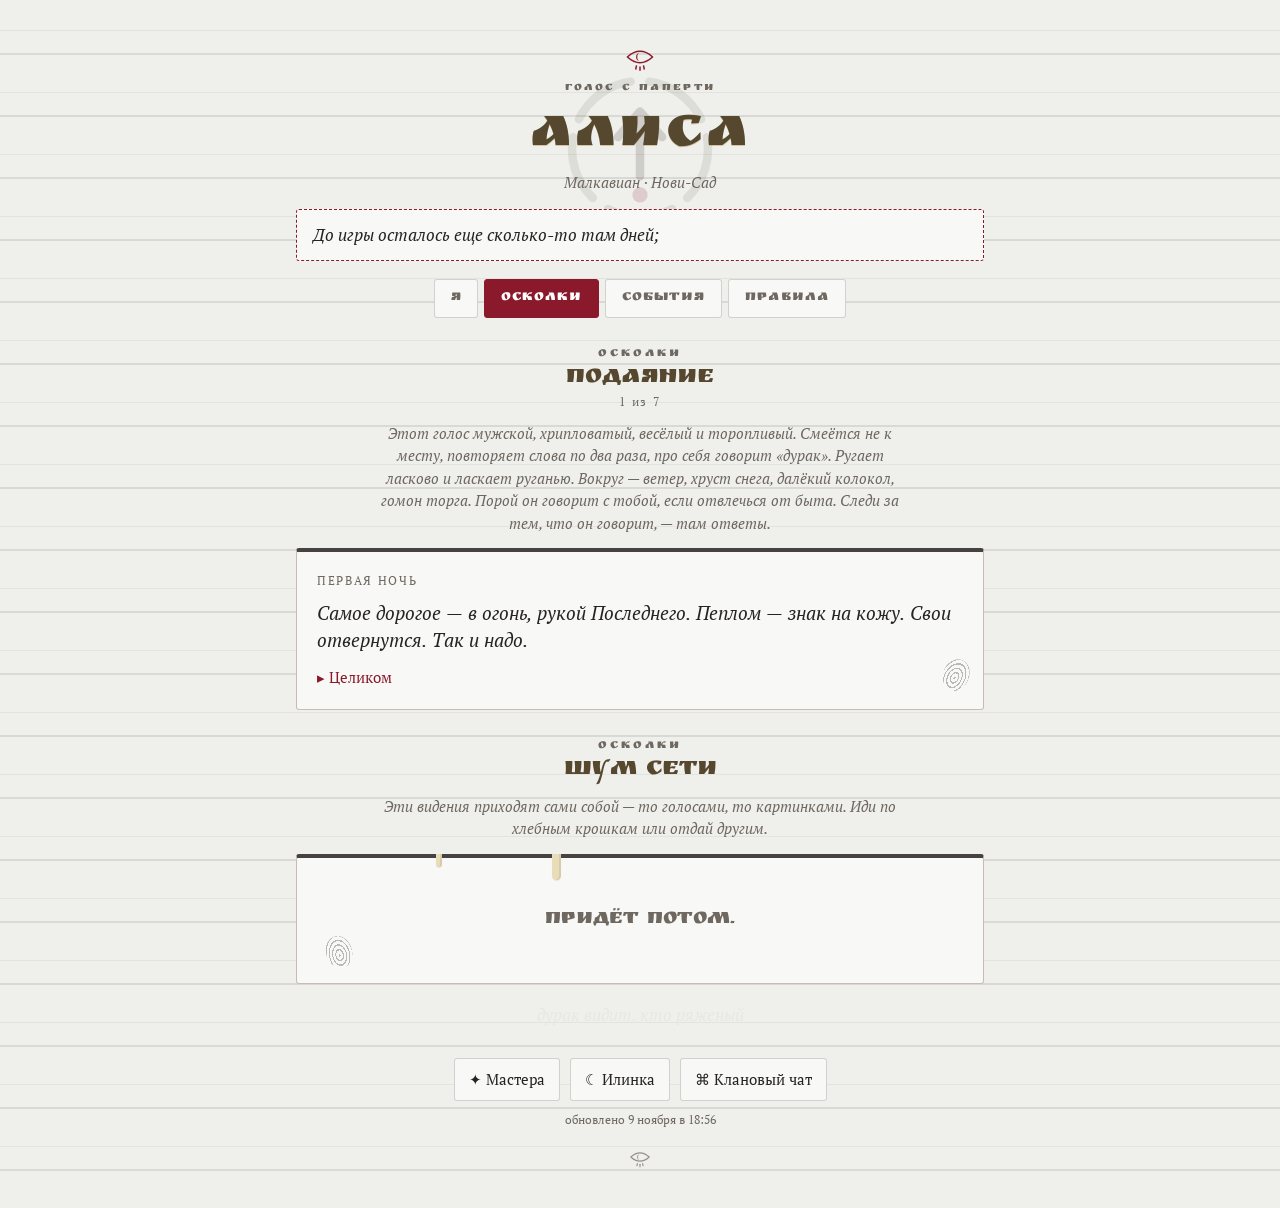
==== commit 99b881a9: "Малки: «Шум Сети» виден всегда, пока пусто — «Придёт потом» Co-Authored-By: Claude Opus 5.5 <noreply" ====
--- a/bosoy-836b/index.html
+++ b/bosoy-836b/index.html
@@ -10,6 +10,6 @@
 <link rel="stylesheet" href="../assets/app.css?v=f05835c6">
 </head>
 <body>
-<script src="../assets/app.js?v=308140b4"></script>
+<script src="../assets/app.js?v=376a159a"></script>
 </body>
 </html>
